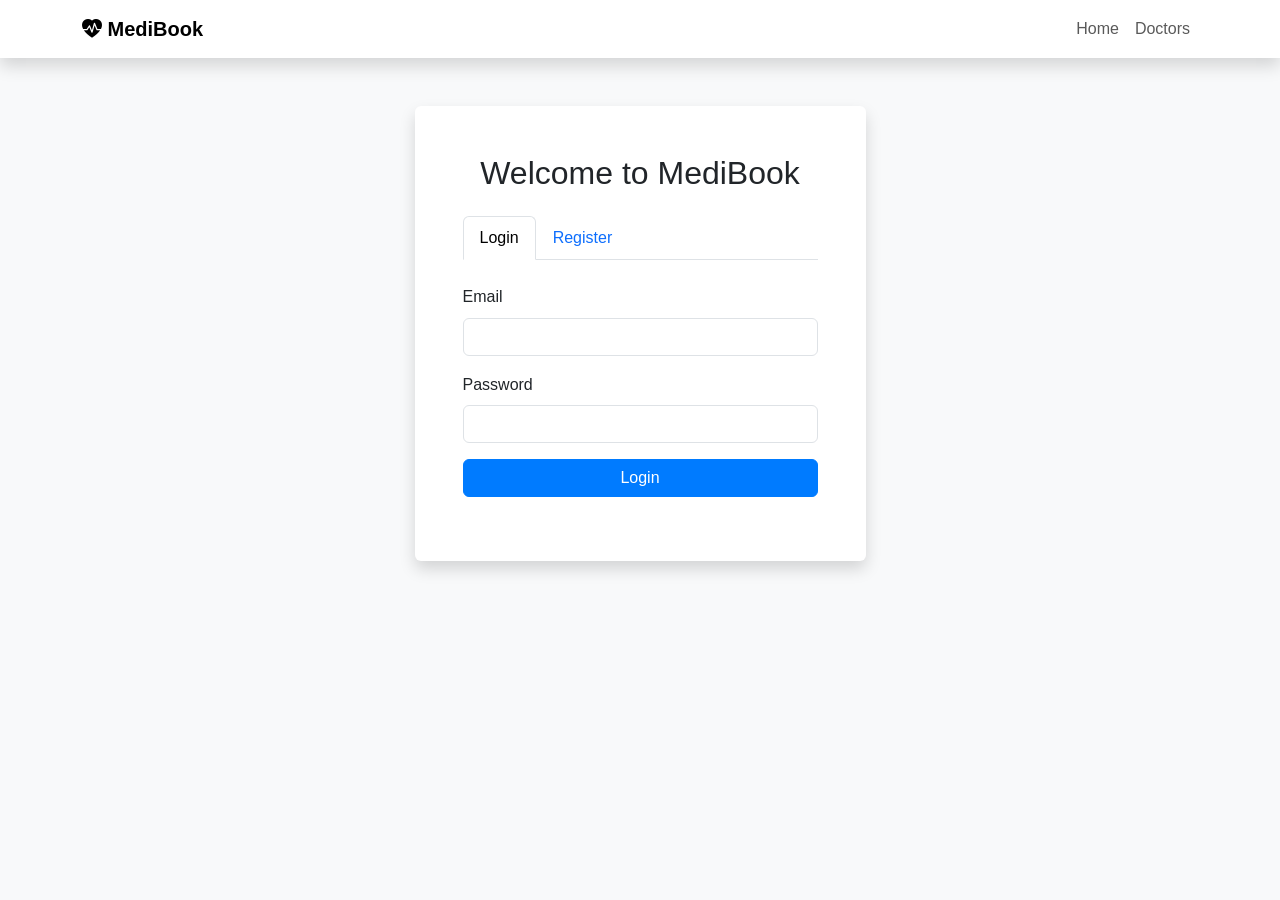
==== login.html @ 52315693 "Add files via upload" ====
<!DOCTYPE html>
<html lang="en">
<head>
  <meta charset="UTF-8">
  <meta name="viewport" content="width=device-width, initial-scale=1.0">
  <title>Login / Register - MediBook</title>
  <link href="https://cdn.jsdelivr.net/npm/bootstrap@5.3.3/dist/css/bootstrap.min.css" rel="stylesheet">
  <link href="styles.css" rel="stylesheet">
  <link href="https://cdn.jsdelivr.net/npm/bootstrap-icons@1.11.3/font/bootstrap-icons.css" rel="stylesheet">
</head>
<body>
  <!-- Navbar -->
  <nav class="navbar navbar-expand-lg navbar-light">
    <div class="container">
      <a class="navbar-brand fw-bold" href="index.html"><i class="bi bi-heart-pulse-fill"></i> MediBook</a>
      <div class="collapse navbar-collapse">
        <ul class="navbar-nav ms-auto">
<li class="nav-item"><a class="nav-link" href="index.html">Home</a></li>
          <li class="nav-item"><a class="nav-link" href="doctors.html">Doctors</a></li>
        </ul>
      </div>
    </div>
  </nav>

  <div class="container py-5">
    <div class="row justify-content-center">
      <div class="col-md-6 col-lg-5">
        <div class="card shadow">
          <div class="card-body p-5">
            <h2 class="text-center mb-4">Welcome to MediBook</h2>
            
            <!-- Tabs -->
            <ul class="nav nav-tabs" id="authTabs" role="tablist">
              <li class="nav-item" role="presentation">
                <button class="nav-link active" id="login-tab" data-bs-toggle="tab" data-bs-target="#login">Login</button>
              </li>
              <li class="nav-item" role="presentation">
                <button class="nav-link" id="register-tab" data-bs-toggle="tab" data-bs-target="#register">Register</button>
              </li>
            </ul>

            <!-- Tab Content -->
            <div class="tab-content mt-4" id="authTabContent">
              <!-- Login -->
              <div class="tab-pane fade show active" id="login" role="tabpanel">
                <form id="loginForm">
                  <div class="mb-3">
                    <label class="form-label">Email</label>
                    <input type="email" class="form-control" id="loginEmail" required>
                  </div>
                  <div class="mb-3">
                    <label class="form-label">Password</label>
                    <input type="password" class="form-control" id="loginPassword" required>
                  </div>
                  <button type="submit" class="btn btn-primary w-100 mb-3">Login</button>
                </form>
              </div>

              <!-- Register -->
              <div class="tab-pane fade" id="register" role="tabpanel">
                <form id="registerForm">
                  <div class="mb-3">
                    <label class="form-label">Full Name</label>
                    <input type="text" class="form-control" id="regName" required>
                  </div>
                  <div class="mb-3">
                    <label class="form-label">Email</label>
                    <input type="email" class="form-control" id="regEmail" required>
                  </div>
                  <div class="mb-3">
                    <label class="form-label">Password</label>
                    <input type="password" class="form-control" id="regPassword" required>
                  </div>
                  <button type="submit" class="btn btn-success w-100">Register</button>
                </form>
              </div>
            </div>
          </div>
        </div>
      </div>
    </div>
  </div>

  <script src="https://cdn.jsdelivr.net/npm/bootstrap@5.3.3/dist/js/bootstrap.bundle.min.js"></script>
  <script src="script.js"></script>
  <script>
    // Register form
    document.getElementById('registerForm').addEventListener('submit', (e) => {
      e.preventDefault();
      const name = document.getElementById('regName').value;
      const email = document.getElementById('regEmail').value;
      const password = document.getElementById('regPassword').value;
        if (registerUser(name, email, password)) {
        window.location.href = 'profile.html';
      }
    });

    // Login form
    document.getElementById('loginForm').addEventListener('submit', (e) => {
      e.preventDefault();
      const email = document.getElementById('loginEmail').value;
      const password = document.getElementById('loginPassword').value;
        if (loginUser(email, password)) {
        window.location.href = 'profile.html';
      }
    });
  </script>
</body>
</html>
---- styles.css ----
/* Healthcare Appointment Management System - Custom Styles */
:root {
  --primary-color: #007bff; /* Blue */
  --secondary-color: #28a745; /* Green */
  --danger-color: #dc3545; /* Red */
  --light-bg: #f8f9fa;
  --white: #ffffff;
  --shadow: 0 0.5rem 1rem rgba(0, 0, 0, 0.15);
}

body {
  font-family: 'Segoe UI', Tahoma, Geneva, Verdana, sans-serif;
  line-height: 1.6;
  color: #333;
  background-color: var(--light-bg);
}

.navbar {
  box-shadow: var(--shadow);
  background-color: var(--white) !important;
}

.hero {
  background: linear-gradient(135deg, var(--primary-color), var(--secondary-color));
  color: var(--white);
  padding: 100px 0;
  text-align: center;
}

.hero h1 {
  font-size: 3.5rem;
  font-weight: 700;
  margin-bottom: 1rem;
}

.card {
  box-shadow: var(--shadow);
  border: none;
  transition: transform 0.3s ease;
}

.card:hover {
  transform: translateY(-5px);
}

.btn-primary {
  background-color: var(--primary-color);
  border-color: var(--primary-color);
}

.btn-success {
  background-color: var(--secondary-color);
  border-color: var(--secondary-color);
}

.btn-danger {
  background-color: var(--danger-color);
  border-color: var(--danger-color);
}

.table {
  background-color: var(--white);
}

.form-control:focus {
  border-color: var(--primary-color);
  box-shadow: 0 0 0 0.2rem rgba(0, 123, 255, 0.25);
}

.alert {
  border-radius: 10px;
}

.modal-header {
  background-color: var(--primary-color);
  color: var(--white);
}

/* Responsive */
@media (max-width: 768px) {
  .hero h1 {
    font-size: 2.5rem;
  }
}

/* Appointment status badges */
.badge-pending { background-color: #ffc107; color: #000; }
.badge-confirmed { background-color: var(--secondary-color); }
.badge-cancelled { background-color: var(--danger-color); }

/* New sections styles */
.doctor-card {
  transition: all 0.3s ease;
}

.doctor-card {\n  border: none;\n  box-shadow: var(--shadow);\n  transition: all 0.3s ease;\n}\n\n.doctor-card:hover {\n  transform: translateY(-10px);\n  box-shadow: 0 1rem 3rem rgba(0, 0, 0, 0.175) !important;\n}\n\n.doctor-card .avatar {\n  box-shadow: var(--shadow);\n}\n\n.doctors-hero {\n  background: linear-gradient(135deg, var(--primary-color), var(--secondary-color));\n}

.doctor-card .card-img-top {
  border: 4px solid var(--primary-color);
}

#about img {
  max-height: 400px;
  object-fit: cover;
}

/* Contact Section Styles */
#contact {
  background: linear-gradient(to bottom, var(--light-bg), #e9ecef);
}

#contact h2 {
  color: var(--primary-color);
  font-weight: 700;
}

#contact .bi {
  font-size: 1.2rem;
  transition: transform 0.3s ease;
}

#contact h4:hover .bi,
#contact p:hover .bi {
  transform: scale(1.1);
}

#contact form .form-control {
  background-color: rgba(255,255,255,0.95);
  border: 2px solid #e9ecef;
  transition: all 0.3s ease;
}

#contact form .form-control:focus {
  background-color: var(--white);
  border-color: var(--primary-color);
  box-shadow: 0 0 0 0.25rem rgba(0,123,255,0.15);
  transform: translateY(-2px);
}

#contact form label {
  font-weight: 600;
  color: #495057;
}

#contact .btn-primary:hover {
  transform: translateY(-2px);
  box-shadow: var(--shadow);
}

#contact hr {
  border-color: rgba(0,123,255,0.2);
}

/* Contact responsive */
@media (max-width: 992px) {
  #contact .row.g-5 > div {
    margin-bottom: 2rem;
  }
  
  #contact .text-lg-start {
    text-align: center !important;
  }
}

@media (max-width: 768px) {
  #about .row > div {
    text-align: center;
  }
  
  .doctor-card .card-img-top {
    width: 120px;
    height: 120px;
  }
  
  #contact h2 {
    font-size: 2rem;
  }
}
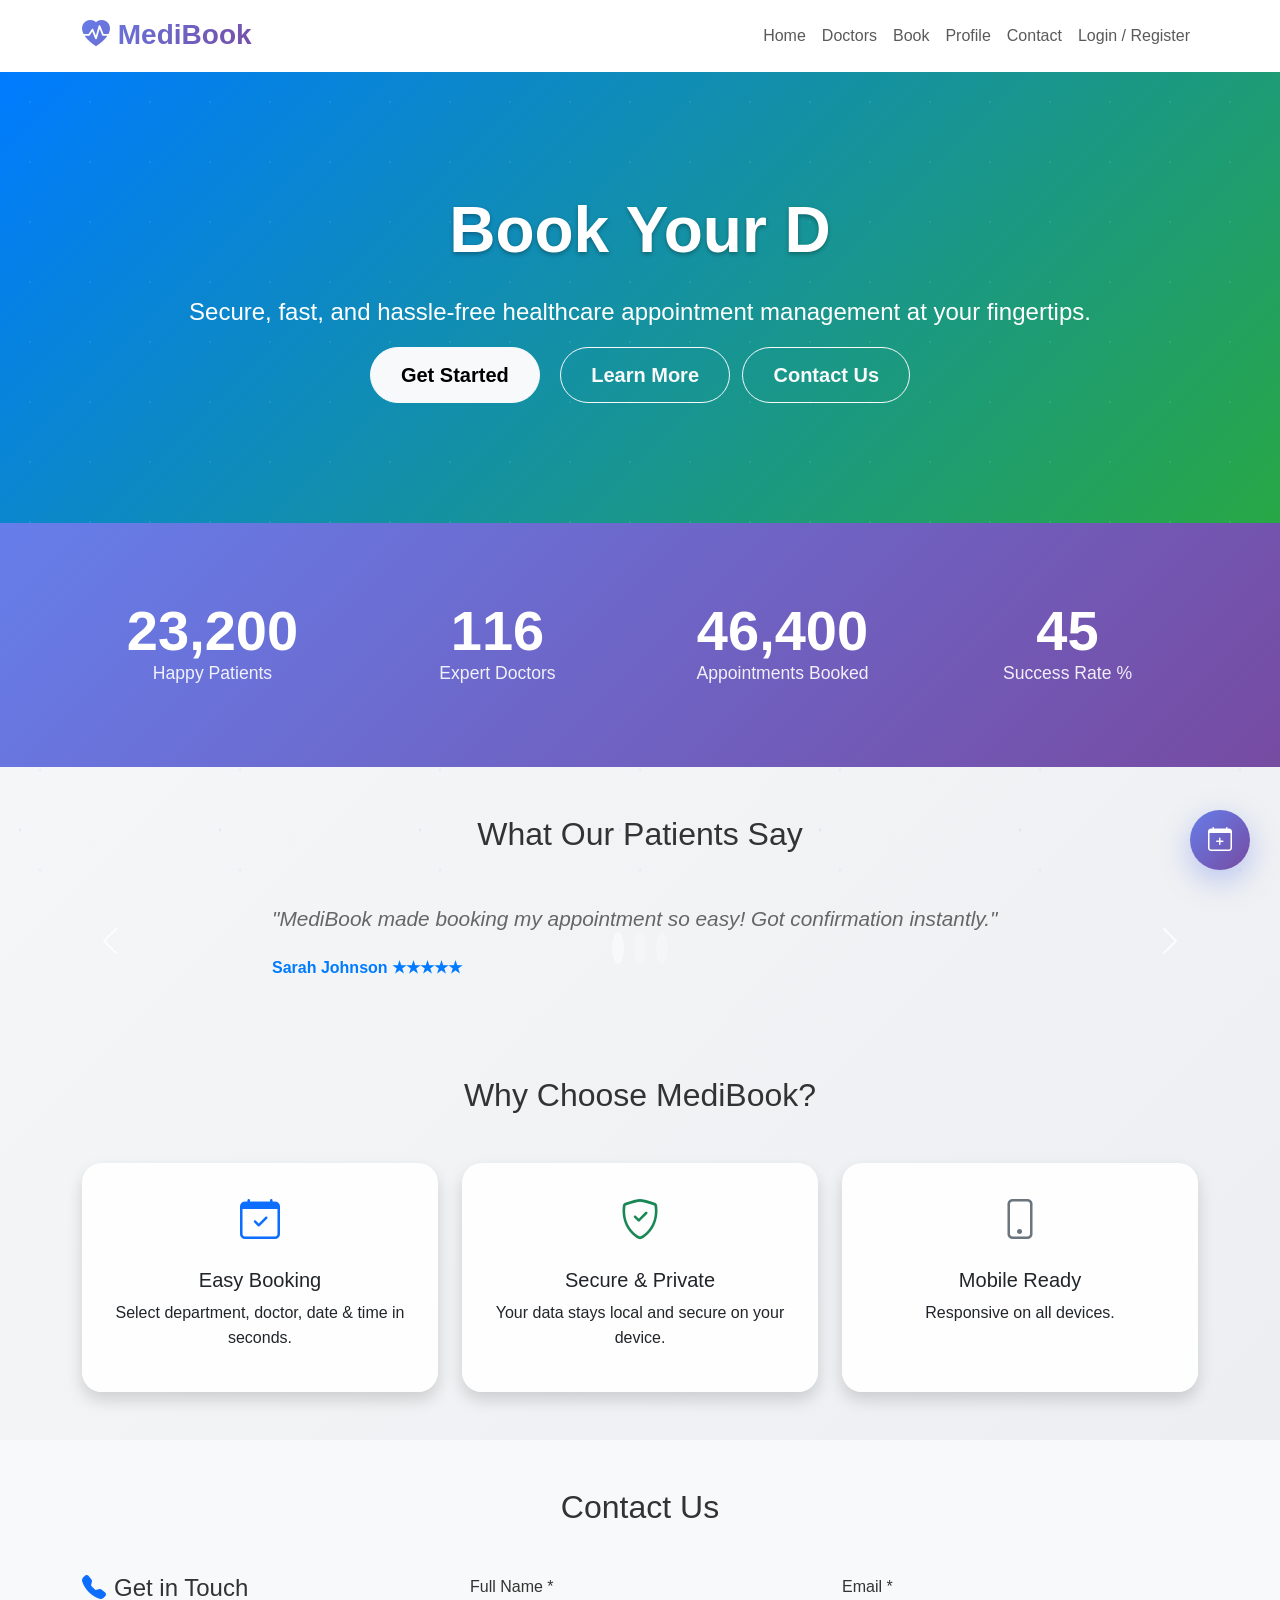
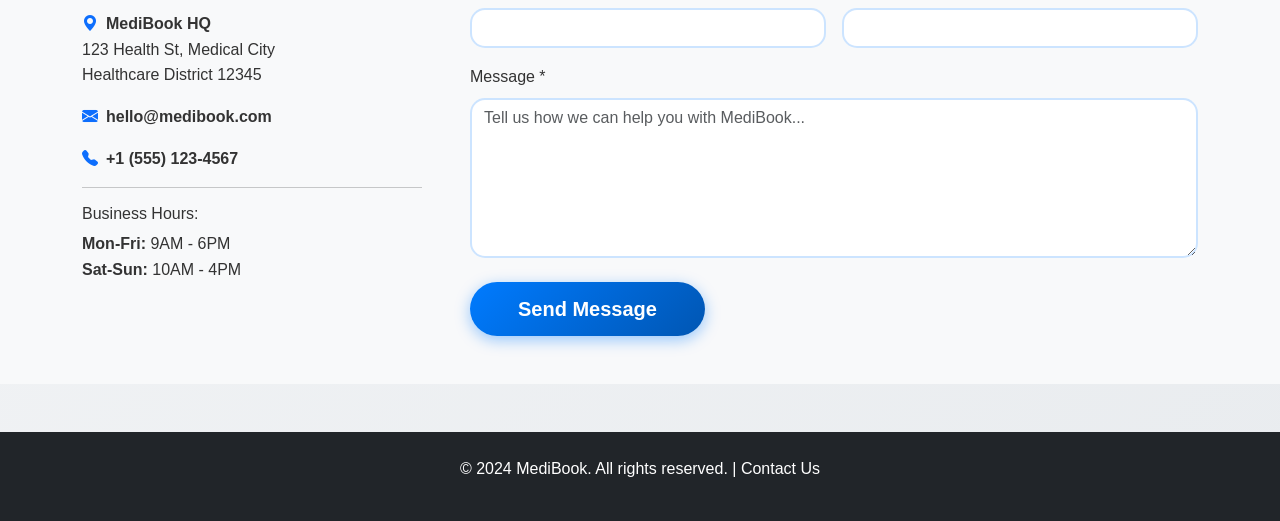
==== commit 19e4b4ff: "Update login.html" ====
--- a/login.html
+++ b/login.html
@@ -3,106 +3,246 @@
 <head>
   <meta charset="UTF-8">
   <meta name="viewport" content="width=device-width, initial-scale=1.0">
-  <title>Login / Register - MediBook</title>
+  <title>MediBook - Healthcare Appointment Management</title>
+  <!-- Bootstrap 5 CDN -->
   <link href="https://cdn.jsdelivr.net/npm/bootstrap@5.3.3/dist/css/bootstrap.min.css" rel="stylesheet">
-  <link href="styles.css" rel="stylesheet">
+<link href="styles-enhanced.css" rel="stylesheet">
   <link href="https://cdn.jsdelivr.net/npm/bootstrap-icons@1.11.3/font/bootstrap-icons.css" rel="stylesheet">
 </head>
 <body>
   <!-- Navbar -->
   <nav class="navbar navbar-expand-lg navbar-light">
     <div class="container">
-      <a class="navbar-brand fw-bold" href="index.html"><i class="bi bi-heart-pulse-fill"></i> MediBook</a>
-      <div class="collapse navbar-collapse">
+      <a class="navbar-brand fw-bold fs-3" href="index.html">
+        <i class="bi bi-heart-pulse-fill text-primary"></i> MediBook
+      </a>
+      <button class="navbar-toggler" type="button" data-bs-toggle="collapse" data-bs-target="#navbarNav">
+        <span class="navbar-toggler-icon"></span>
+      </button>
+      <div class="collapse navbar-collapse" id="navbarNav">
         <ul class="navbar-nav ms-auto">
 <li class="nav-item"><a class="nav-link" href="index.html">Home</a></li>
           <li class="nav-item"><a class="nav-link" href="doctors.html">Doctors</a></li>
+          <li class="nav-item"><a class="nav-link" href="book.html">Book</a></li>
+          <li class="nav-item"><a class="nav-link" href="profile.html">Profile</a></li>
+          <li class="nav-item"><a class="nav-link" href="#contact">Contact</a></li>
+          <li class="nav-item" id="navUser" style="display: none;">
+            <a class="nav-link" href="#" onclick="logoutUser()">Logout</a>
+          </li>
+          <li class="nav-item" id="navLogin">
+            <a class="nav-link" href="login.html">Login / Register</a>
+          </li>
         </ul>
       </div>
     </div>
   </nav>
 
-  <div class="container py-5">
-    <div class="row justify-content-center">
-      <div class="col-md-6 col-lg-5">
-        <div class="card shadow">
-          <div class="card-body p-5">
-            <h2 class="text-center mb-4">Welcome to MediBook</h2>
-            
-            <!-- Tabs -->
-            <ul class="nav nav-tabs" id="authTabs" role="tablist">
-              <li class="nav-item" role="presentation">
-                <button class="nav-link active" id="login-tab" data-bs-toggle="tab" data-bs-target="#login">Login</button>
-              </li>
-              <li class="nav-item" role="presentation">
-                <button class="nav-link" id="register-tab" data-bs-toggle="tab" data-bs-target="#register">Register</button>
-              </li>
-            </ul>
-
-            <!-- Tab Content -->
-            <div class="tab-content mt-4" id="authTabContent">
-              <!-- Login -->
-              <div class="tab-pane fade show active" id="login" role="tabpanel">
-                <form id="loginForm">
-                  <div class="mb-3">
-                    <label class="form-label">Email</label>
-                    <input type="email" class="form-control" id="loginEmail" required>
-                  </div>
-                  <div class="mb-3">
-                    <label class="form-label">Password</label>
-                    <input type="password" class="form-control" id="loginPassword" required>
-                  </div>
-                  <button type="submit" class="btn btn-primary w-100 mb-3">Login</button>
-                </form>
-              </div>
-
-              <!-- Register -->
-              <div class="tab-pane fade" id="register" role="tabpanel">
-                <form id="registerForm">
-                  <div class="mb-3">
-                    <label class="form-label">Full Name</label>
-                    <input type="text" class="form-control" id="regName" required>
-                  </div>
-                  <div class="mb-3">
-                    <label class="form-label">Email</label>
-                    <input type="email" class="form-control" id="regEmail" required>
-                  </div>
-                  <div class="mb-3">
-                    <label class="form-label">Password</label>
-                    <input type="password" class="form-control" id="regPassword" required>
-                  </div>
-                  <button type="submit" class="btn btn-success w-100">Register</button>
-                </form>
-              </div>
-            </div>
-          </div>
-        </div>
-      </div>
-    </div>
-  </div>
-
+  <!-- Hero Section -->
+  <section class="hero">
+    <div class="container">
+      <h1>Book Your Doctor Appointments Easily</h1>
+      <p class="lead fs-4">Secure, fast, and hassle-free healthcare appointment management at your fingertips.</p>
+      <a href="login.html" class="btn btn-light btn-lg me-3">Get Started</a>
+      <a href="#features" class="btn btn-outline-light btn-lg">Learn More</a>
+      <a href="#contact" class="btn btn-outline-light btn-lg ms-2">Contact Us</a>
+    </div>
+  </section>
+
+  <!-- Stats Section -->
+  <section class="stats-section reveal">
+    <div class="container">
+      <div class="row g-4">
+        <div class="col-md-3 col-sm-6 stat-item reveal">
+          <span class="stat-number" data-target="50000">0</span>
+          <span class="stat-label">Happy Patients</span>
+        </div>
+        <div class="col-md-3 col-sm-6 stat-item reveal">
+          <span class="stat-number" data-target="250">0</span>
+          <span class="stat-label">Expert Doctors</span>
+        </div>
+        <div class="col-md-3 col-sm-6 stat-item reveal">
+          <span class="stat-number" data-target="100000">0</span>
+          <span class="stat-label">Appointments Booked</span>
+        </div>
+        <div class="col-md-3 col-sm-6 stat-item reveal">
+          <span class="stat-number" data-target="99">0</span>
+          <span class="stat-label">Success Rate %</span>
+        </div>
+      </div>
+    </div>
+  </section>
+
+  <!-- Testimonials Carousel -->
+  <section class="py-5 reveal">
+    <div class="container">
+      <h2 class="text-center mb-5">What Our Patients Say</h2>
+      <div id="testimonialCarousel" class="carousel slide" data-bs-ride="carousel">
+        <div class="carousel-inner">
+          <div class="carousel-item active">
+            <div class="row justify-content-center">
+              <div class="col-lg-8">
+                <blockquote class="testimonial-text">"MediBook made booking my appointment so easy! Got confirmation instantly."</blockquote>
+                <div class="testimonial-author">Sarah Johnson ★★★★★</div>
+              </div>
+            </div>
+          </div>
+          <div class="carousel-item">
+            <div class="row justify-content-center">
+              <div class="col-lg-8">
+                <blockquote class="testimonial-text">"Excellent doctors and smooth experience. Highly recommended!"</blockquote>
+                <div class="testimonial-author">Dr. Michael Chen ★★★★★</div>
+              </div>
+            </div>
+          </div>
+          <div class="carousel-item">
+            <div class="row justify-content-center">
+              <div class="col-lg-8">
+                <blockquote class="testimonial-text">"The best healthcare app I've used. Secure and user-friendly."</blockquote>
+                <div class="testimonial-author">Emily Davis ★★★★★</div>
+              </div>
+            </div>
+          </div>
+        </div>
+        <button class="carousel-control-prev" type="button" data-bs-target="#testimonialCarousel" data-bs-slide="prev">
+          <span class="carousel-control-prev-icon"></span>
+        </button>
+        <button class="carousel-control-next" type="button" data-bs-target="#testimonialCarousel" data-bs-slide="next">
+          <span class="carousel-control-next-icon"></span>
+        </button>
+        <div class="carousel-indicators">
+          <button type="button" data-bs-target="#testimonialCarousel" data-bs-slide-to="0" class="active"></button>
+          <button type="button" data-bs-target="#testimonialCarousel" data-bs-slide-to="1"></button>
+          <button type="button" data-bs-target="#testimonialCarousel" data-bs-slide-to="2"></button>
+        </div>
+      </div>
+    </div>
+  </section>
+
+  <!-- Features -->
+  <section id="features" class="py-5">
+    <div class="container">
+      <h2 class="text-center mb-5 reveal">Why Choose MediBook?</h2>
+      <div class="row g-4">
+        <div class="col-md-4 reveal">
+          <div class="card h-100 text-center p-4">
+            <i class="bi bi-calendar-check fs-1 text-primary mb-3"></i>
+            <h5>Easy Booking</h5>
+            <p>Select department, doctor, date & time in seconds.</p>
+          </div>
+        </div>
+        <div class="col-md-4 reveal">
+          <div class="card h-100 text-center p-4">
+            <i class="bi bi-shield-check fs-1 text-success mb-3"></i>
+            <h5>Secure & Private</h5>
+            <p>Your data stays local and secure on your device.</p>
+          </div>
+        </div>
+        <div class="col-md-4 reveal">
+          <div class="card h-100 text-center p-4">
+            <i class="bi bi-phone fs-1 text-secondary mb-3"></i>
+            <h5>Mobile Ready</h5>
+            <p>Responsive on all devices.</p>
+          </div>
+        </div>
+      </div>
+    </div>
+  </section>
+
+  <!-- Contact Us Section -->
+  <section id="contact" class="py-5 bg-light">
+    <div class="container">
+      <h2 class="text-center mb-5">Contact Us</h2>
+      <div class="row g-5">
+        <!-- Contact Info -->
+        <div class="col-lg-4">
+          <div class="text-center text-lg-start">
+            <h4><i class="bi bi-telephone-fill text-primary me-2"></i>Get in Touch</h4>
+            <p><i class="bi bi-geo-alt-fill me-2 text-primary"></i><strong>MediBook HQ</strong><br>123 Health St, Medical City<br>Healthcare District 12345</p>
+            <p><i class="bi bi-envelope-fill me-2 text-primary"></i><strong>hello@medibook.com</strong></p>
+            <p><i class="bi bi-telephone-fill me-2 text-primary"></i><strong>+1 (555) 123-4567</strong></p>
+            <hr>
+            <h6>Business Hours:</h6>
+            <p><strong>Mon-Fri:</strong> 9AM - 6PM<br><strong>Sat-Sun:</strong> 10AM - 4PM</p>
+          </div>
+        </div>
+        <!-- Contact Form -->
+        <div class="col-lg-8">
+          <form id="contactForm">
+            <div class="row g-3">
+              <div class="col-md-6">
+                <label for="contactName" class="form-label">Full Name *</label>
+                <input type="text" class="form-control" id="contactName" required>
+              </div>
+              <div class="col-md-6">
+                <label for="contactEmail" class="form-label">Email *</label>
+                <input type="email" class="form-control" id="contactEmail" required>
+              </div>
+            </div>
+            <div class="mb-4 mt-3">
+              <label for="contactMessage" class="form-label">Message *</label>
+              <textarea class="form-control" id="contactMessage" rows="6" required placeholder="Tell us how we can help you with MediBook..."></textarea>
+            </div>
+            <button type="submit" class="btn btn-primary btn-lg px-5">Send Message</button>
+          </form>
+        </div>
+      </div>
+    </div>
+  </section>
+
+  <!-- Footer -->
+  <footer class="bg-dark text-white py-4 mt-5">
+    <div class="container text-center">
+      <p>&copy; 2024 MediBook. All rights reserved. | <a href="#contact" class="text-white text-decoration-none">Contact Us</a></p>
+    </div>
+  </footer>
+
+  <!-- Bootstrap JS & Custom Script -->
   <script src="https://cdn.jsdelivr.net/npm/bootstrap@5.3.3/dist/js/bootstrap.bundle.min.js"></script>
-  <script src="script.js"></script>
+
+<script src="script.js"></script>
   <script>
-    // Register form
-    document.getElementById('registerForm').addEventListener('submit', (e) => {
-      e.preventDefault();
-      const name = document.getElementById('regName').value;
-      const email = document.getElementById('regEmail').value;
-      const password = document.getElementById('regPassword').value;
-        if (registerUser(name, email, password)) {
-        window.location.href = 'profile.html';
+    // Page-specific enhancements
+    document.addEventListener('DOMContentLoaded', () => {
+      // Typed headline effect
+      const headline = document.querySelector('.hero h1');
+      if (headline) {
+        const text = headline.textContent;
+        headline.textContent = '';
+        let i = 0;
+        const type = () => {
+          if (i < text.length) {
+            headline.textContent += text.charAt(i);
+            i++;
+            setTimeout(type, 100);
+          }
+        };
+        setTimeout(type, 500);
       }
-    });
-
-    // Login form
-    document.getElementById('loginForm').addEventListener('submit', (e) => {
-      e.preventDefault();
-      const email = document.getElementById('loginEmail').value;
-      const password = document.getElementById('loginPassword').value;
-        if (loginUser(email, password)) {
-        window.location.href = 'profile.html';
-      }
+
+      // Add reveal classes
+      const reveals = document.querySelectorAll('.reveal');
+      
+      const revealOnScroll = () => {
+        reveals.forEach(reveal => {
+          const windowHeight = window.innerHeight;
+          const revealTop = reveal.getBoundingClientRect().top;
+          const revealPoint = 150;
+          
+          if (revealTop < windowHeight - revealPoint) {
+            reveal.classList.add('active');
+          }
+        });
+      };
+      
+      window.addEventListener('scroll', revealOnScroll);
+      revealOnScroll(); // Initial check
+
+      // Floating CTA
+      const floatingCta = document.createElement('button');
+      floatingCta.className = 'floating-cta';
+      floatingCta.innerHTML = '<i class="bi bi-calendar-plus"></i>';
+      floatingCta.onclick = () => window.location.href = 'book.html';
+      document.body.appendChild(floatingCta);
     });
   </script>
 </body>
--- a/styles-enhanced.css
+++ b/styles-enhanced.css
@@ -0,0 +1,365 @@
+/* Enhanced MediBook Styles - Interactive & Attractive */
+:root {
+  --primary-color: #007bff;
+  --secondary-color: #28a745;
+  --danger-color: #dc3545;
+  --light-bg: #f8f9fa;
+  --white: #ffffff;
+  --shadow: 0 0.5rem 1rem rgba(0, 0, 0, 0.15);
+  --glass-bg: rgba(255, 255, 255, 0.25);
+  --glass-border: rgba(255, 255, 255, 0.18);
+  --gradient-primary: linear-gradient(135deg, #667eea 0%, #764ba2 100%);
+  --gradient-hero: linear-gradient(135deg, var(--primary-color), var(--secondary-color));
+}
+
+/* Base */
+* { box-sizing: border-box; }
+body {
+  font-family: 'Segoe UI', Tahoma, Geneva, Verdana, sans-serif;
+  line-height: 1.6;
+  color: #333;
+  background: linear-gradient(135deg, var(--light-bg) 0%, #e9ecef 100%);
+  overflow-x: hidden;
+  position: relative;
+}
+
+/* Particles Background */
+body::before {
+  content: '';
+  position: fixed;
+  top: 0;
+  left: 0;
+  width: 100%;
+  height: 100%;
+  background-image: 
+    radial-gradient(2px 2px at 20px 30px, #007bff, transparent),
+    radial-gradient(2px 2px at 40px 70px, rgba(0,123,255,0.8), transparent),
+    radial-gradient(1px 1px at 90px 40px, #28a745, transparent),
+    radial-gradient(1px 1px at 130px 80px, rgba(40,167,69,0.6), transparent);
+  background-repeat: repeat;
+  background-size: 200px 100px;
+  animation: particles 20s linear infinite;
+  pointer-events: none;
+  z-index: -1;
+  opacity: 0.1;
+}
+
+@keyframes particles {
+  0% { transform: translateY(0) rotate(0deg); }
+  100% { transform: translateY(-100px) rotate(360deg); }
+}
+
+/* Navbar */
+.navbar {
+  box-shadow: var(--shadow);
+  background: rgba(255, 255, 255, 0.95) !important;
+  backdrop-filter: blur(10px);
+  border-bottom: 1px solid var(--glass-border);
+}
+
+.navbar-brand {
+  background: var(--gradient-primary);
+  -webkit-background-clip: text;
+  -webkit-text-fill-color: transparent;
+  background-clip: text;
+  font-weight: 800;
+  transition: all 0.3s ease;
+}
+
+.navbar-brand:hover { transform: scale(1.05); }
+
+/* Hero Enhancements */
+.hero {
+  background: var(--gradient-hero), 
+              radial-gradient(circle at 20% 80%, rgba(120,119,198,0.3) 0%, transparent 50%),
+              radial-gradient(circle at 80% 20%, rgba(255,119,198,0.3) 0%, transparent 50%);
+  color: var(--white);
+  padding: 120px 0;
+  text-align: center;
+  position: relative;
+  overflow: hidden;
+}
+
+.hero::before {
+  content: '';
+  position: absolute;
+  top: 0;
+  left: 0;
+  right: 0;
+  bottom: 0;
+  background: url("data:image/svg+xml,%3Csvg width='60' height='60' viewBox='0 0 60 60' xmlns='http://www.w3.org/2000/svg'%3E%3Cg fill='none' fill-rule='evenodd'%3E%3Cg fill='%23ffffff' fill-opacity='0.1'%3E%3Ccircle cx='30' cy='30' r='1'/%3E%3C/g%3E%3C/g%3E%3C/svg%3E");
+  animation: float 6s ease-in-out infinite;
+}
+
+@keyframes float {
+  0%, 100% { transform: translateY(0px); }
+  50% { transform: translateY(-20px); }
+}
+
+.hero h1 {
+  font-size: 4rem;
+  font-weight: 800;
+  margin-bottom: 1.5rem;
+  text-shadow: 0 2px 4px rgba(0,0,0,0.3);
+  animation: fadeInUp 1s ease-out;
+}
+
+.hero .lead {
+  font-size: 1.4rem;
+  opacity: 0.95;
+  animation: fadeInUp 1s ease-out 0.2s both;
+}
+
+@keyframes fadeInUp {
+  from { opacity: 0; transform: translateY(30px); }
+  to { opacity: 1; transform: translateY(0); }
+}
+
+/* Cards & Hovers */
+.card {
+  box-shadow: var(--shadow);
+  border: none;
+  border-radius: 20px;
+  transition: all 0.4s cubic-bezier(0.175, 0.885, 0.32, 1.275);
+  overflow: hidden;
+  backdrop-filter: blur(10px);
+  background: rgba(255, 255, 255, 0.9);
+  border: 1px solid var(--glass-border);
+}
+
+.card:hover {
+  transform: translateY(-12px) scale(1.02);
+  box-shadow: 0 25px 50px rgba(0,0,0,0.2);
+}
+
+.doctor-card {
+  border-radius: 25px;
+}
+
+.doctor-card:hover {
+  transform: translateY(-15px) scale(1.03) !important;
+  box-shadow: 0 30px 60px rgba(0,123,255,0.3) !important;
+}
+
+.doctor-card .avatar {
+  transition: all 0.3s ease;
+  box-shadow: var(--shadow);
+}
+
+.doctor-card:hover .avatar {
+  transform: scale(1.1) rotate(5deg);
+  box-shadow: 0 0 30px rgba(0,123,255,0.5);
+}
+
+/* Buttons */
+.btn {
+  border-radius: 50px;
+  padding: 12px 30px;
+  font-weight: 600;
+  transition: all 0.3s ease;
+  position: relative;
+  overflow: hidden;
+}
+
+.btn::before {
+  content: '';
+  position: absolute;
+  top: 0;
+  left: -100%;
+  width: 100%;
+  height: 100%;
+  background: linear-gradient(90deg, transparent, rgba(255,255,255,0.3), transparent);
+  transition: left 0.5s;
+}
+
+.btn:hover::before { left: 100%; }
+
+.btn-primary {
+  background: linear-gradient(135deg, var(--primary-color), #0056b3);
+  border: none;
+  box-shadow: 0 4px 15px rgba(0,123,255,0.4);
+}
+
+.btn-primary:hover {
+  transform: translateY(-3px);
+  box-shadow: 0 8px 25px rgba(0,123,255,0.6);
+}
+
+.btn-success {
+  background: linear-gradient(135deg, var(--secondary-color), #1e7e34);
+  border: none;
+  box-shadow: 0 4px 15px rgba(40,167,69,0.4);
+}
+
+/* Scroll Reveal */
+.reveal {
+  opacity: 0;
+  transform: translateY(50px);
+  transition: all 0.8s cubic-bezier(0.25, 0.46, 0.45, 0.94);
+}
+
+.reveal.active {
+  opacity: 1;
+  transform: translateY(0);
+}
+
+/* Stats Counters */
+.stats-section {
+  background: var(--gradient-primary);
+  color: white;
+  padding: 80px 0;
+}
+
+.stat-item {
+  text-align: center;
+}
+
+.stat-number {
+  font-size: 3.5rem;
+  font-weight: 800;
+  line-height: 1;
+  display: block;
+}
+
+.stat-label {
+  font-size: 1.1rem;
+  opacity: 0.9;
+  margin-top: 0.5rem;
+}
+
+/* Testimonials Carousel */
+.testimonial-carousel .carousel-item {
+  padding: 40px;
+  text-align: center;
+}
+
+.testimonial-text {
+  font-style: italic;
+  font-size: 1.3rem;
+  margin-bottom: 20px;
+  color: #666;
+}
+
+.testimonial-author {
+  font-weight: 600;
+  color: var(--primary-color);
+}
+
+/* Forms */
+.form-control {
+  border-radius: 15px;
+  border: 2px solid #e9ecef;
+  transition: all 0.3s ease;
+  background: rgba(255,255,255,0.8);
+}
+
+.form-control:focus {
+  border-color: var(--primary-color);
+  box-shadow: 0 0 0 0.25rem rgba(0,123,255,0.15), 0 4px 20px rgba(0,123,255,0.1);
+  transform: translateY(-2px);
+  background: white;
+}
+
+.form-select:focus { border-color: var(--primary-color); }
+
+/* Loading Spinner */
+.spinner {
+  width: 40px;
+  height: 40px;
+  border: 4px solid #f3f3f3;
+  border-top: 4px solid var(--primary-color);
+  border-radius: 50%;
+  animation: spin 1s linear infinite;
+}
+
+@keyframes spin {
+  0% { transform: rotate(0deg); }
+  100% { transform: rotate(360deg); }
+}
+
+/* Modal Enhancements */
+.modal-content {
+  border: none;
+  border-radius: 25px;
+  box-shadow: 0 25px 50px rgba(0,0,0,0.2);
+  backdrop-filter: blur(20px);
+  background: rgba(255,255,255,0.95);
+}
+
+.modal-header {
+  background: var(--gradient-primary);
+  border-radius: 25px 25px 0 0 !important;
+  color: white;
+}
+
+/* Badges */
+.badge-pending { background: linear-gradient(135deg, #ffc107, #ffed4a); color: #000; }
+.badge-confirmed { background: linear-gradient(135deg, var(--secondary-color), #20c997); }
+.badge-cancelled { background: linear-gradient(135deg, var(--danger-color), #c82333); }
+
+/* Floating CTA */
+.floating-cta {
+  position: fixed;
+  bottom: 30px;
+  right: 30px;
+  width: 60px;
+  height: 60px;
+  border-radius: 50%;
+  background: var(--gradient-primary);
+  color: white;
+  border: none;
+  box-shadow: 0 10px 30px rgba(102,126,234,0.4);
+  font-size: 1.5rem;
+  z-index: 1050;
+  transition: all 0.3s ease;
+  animation: pulse 2s infinite;
+}
+
+@keyframes pulse {
+  0% { box-shadow: 0 0 0 0 rgba(102,126,234,0.7); }
+  70% { box-shadow: 0 0 0 20px rgba(102,126,234,0); }
+  100% { box-shadow: 0 0 0 0 rgba(102,126,234,0); }
+}
+
+.floating-cta:hover { transform: scale(1.1); }
+
+/* Carousel Indicators & Controls */
+.carousel-indicators [data-bs-target] {
+  width: 12px;
+  height: 12px;
+  border-radius: 50%;
+  margin: 0 5px;
+  background: rgba(255,255,255,0.5);
+  transition: all 0.3s ease;
+}
+
+.carousel-control-prev, .carousel-control-next {
+  width: 5%;
+  opacity: 0.8;
+}
+
+/* Contact Form Enhancements */
+#contact form .form-control {
+  background: rgba(255,255,255,0.95);
+  border: 2px solid rgba(0,123,255,0.2);
+}
+
+#contact .btn-primary:hover {
+  transform: translateY(-3px) scale(1.05);
+}
+
+/* Responsive */
+@media (max-width: 768px) {
+  .hero h1 { font-size: 2.8rem; }
+  .stat-number { font-size: 2.5rem; }
+  .floating-cta { bottom: 20px; right: 20px; width: 50px; height: 50px; }
+}
+
+@media (max-width: 576px) {
+  .hero { padding: 80px 0; }
+  .hero h1 { font-size: 2.2rem; }
+}
+
+/* Table Enhancements */
+.table { border-radius: 15px; overflow: hidden; }
+.table-hover tbody tr:hover { background-color: rgba(0,123,255,0.05); transform: scale(1.01); }
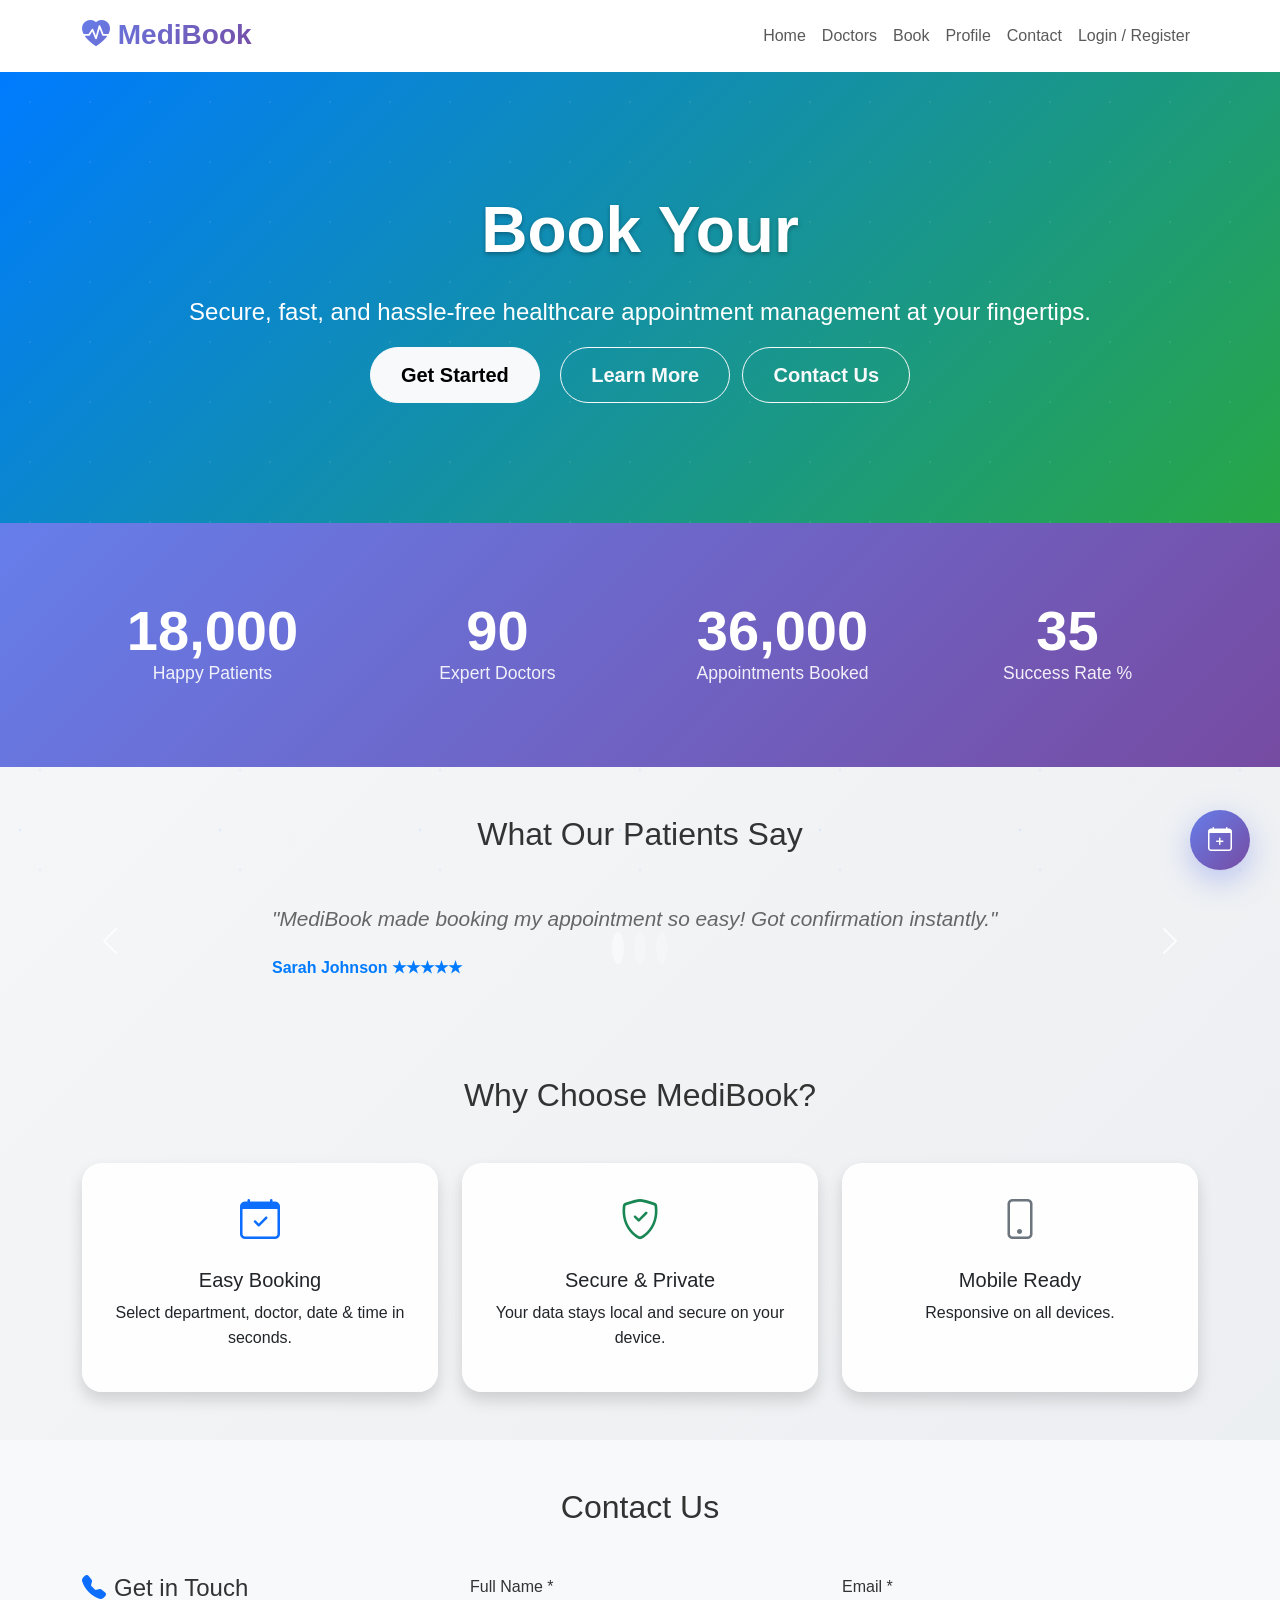
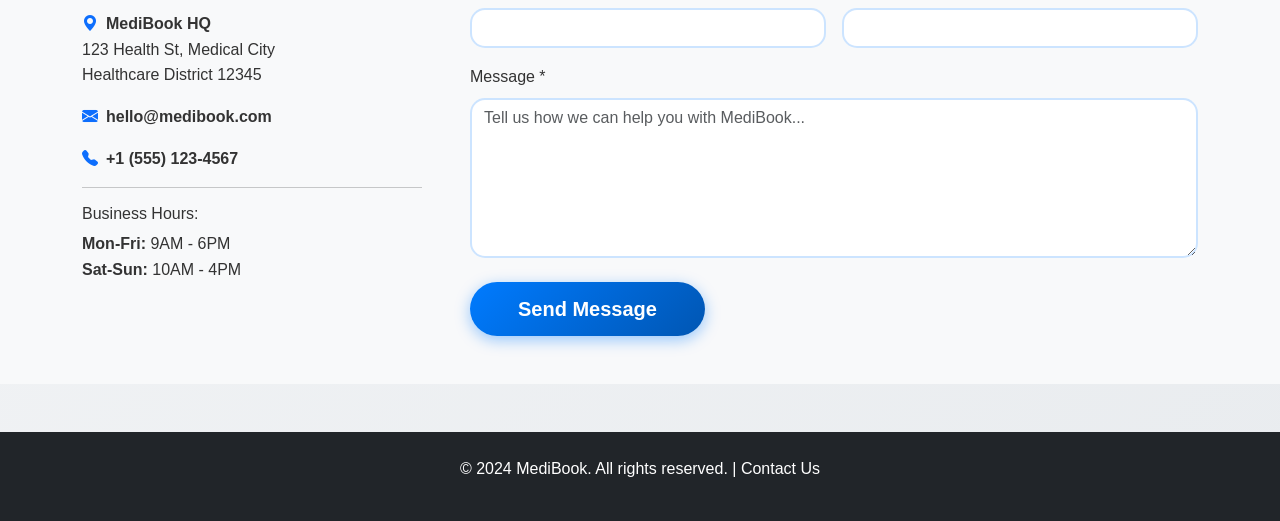
==== commit 89e2f9ea: "Fix HTML encoding issues in login.html" ====
--- a/login.html
+++ b/login.html
@@ -247,3 +247,4 @@
   </script>
 </body>
 </html>
+
